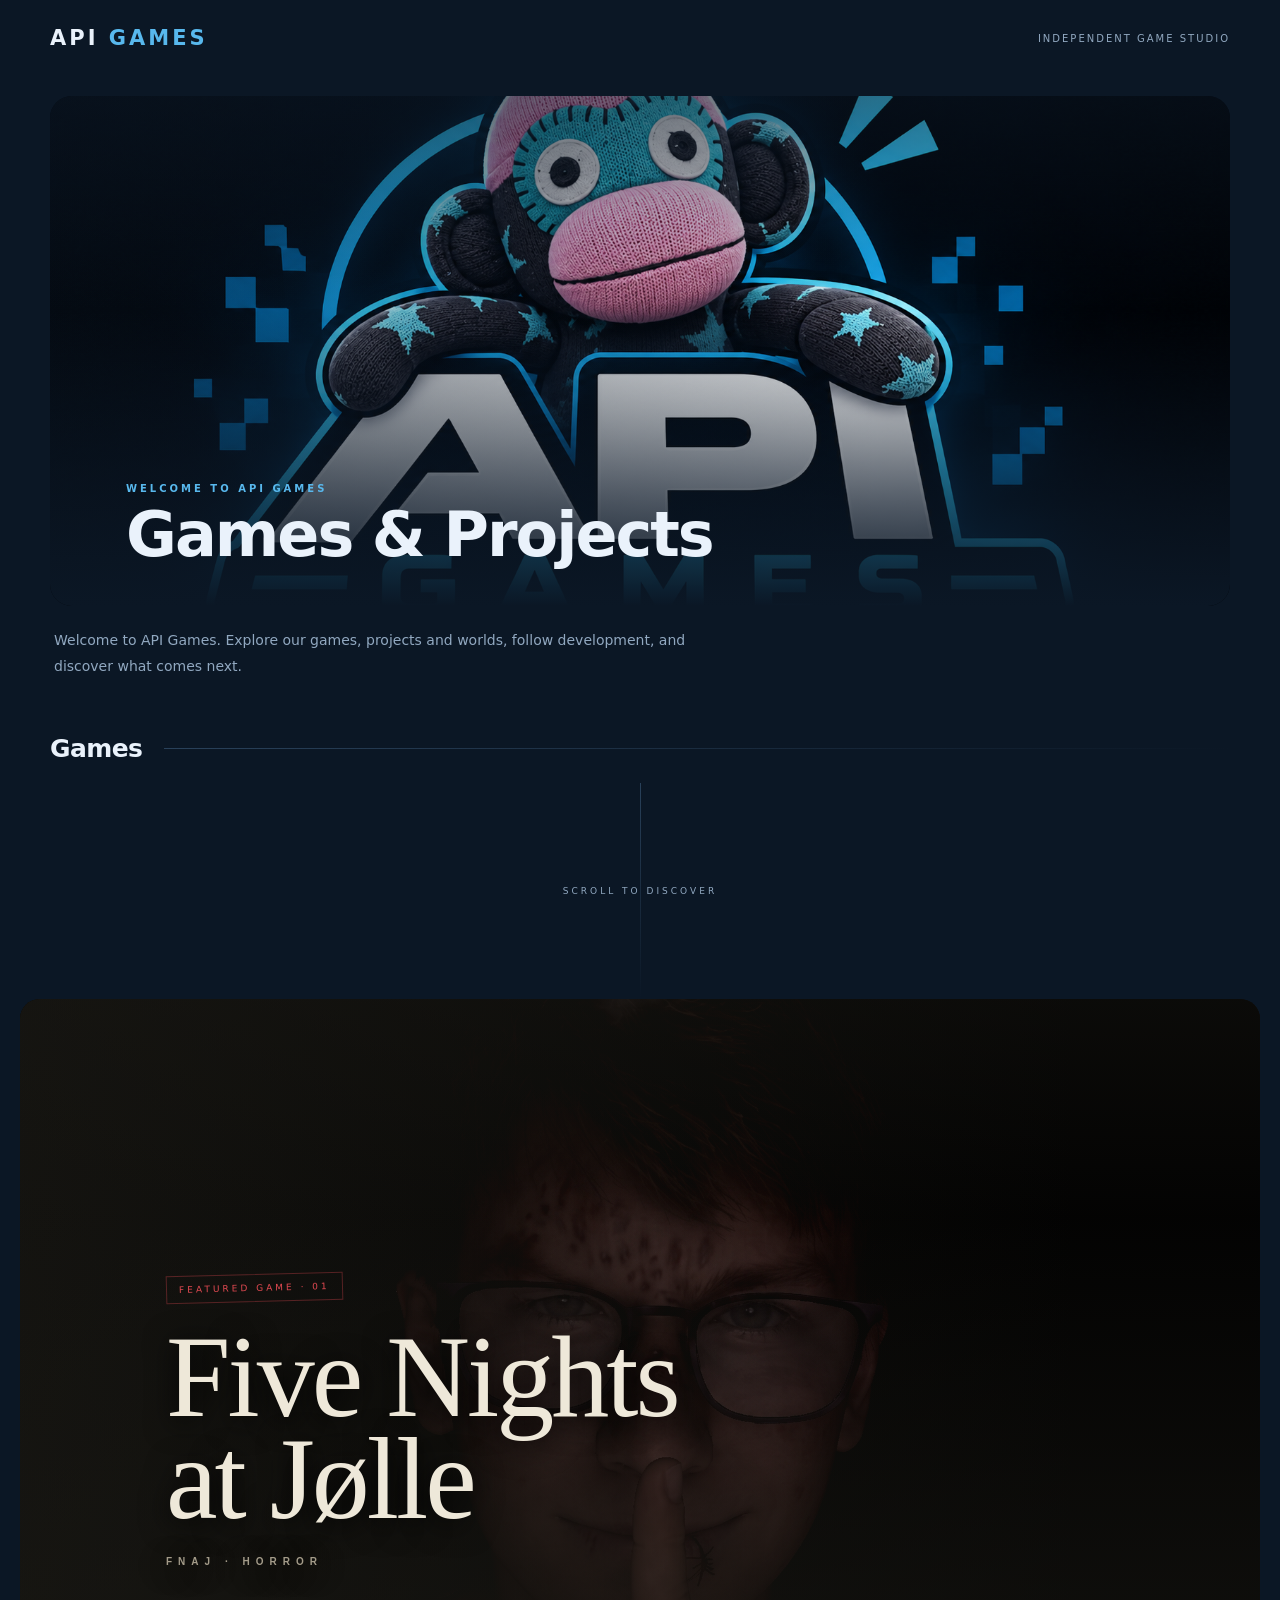
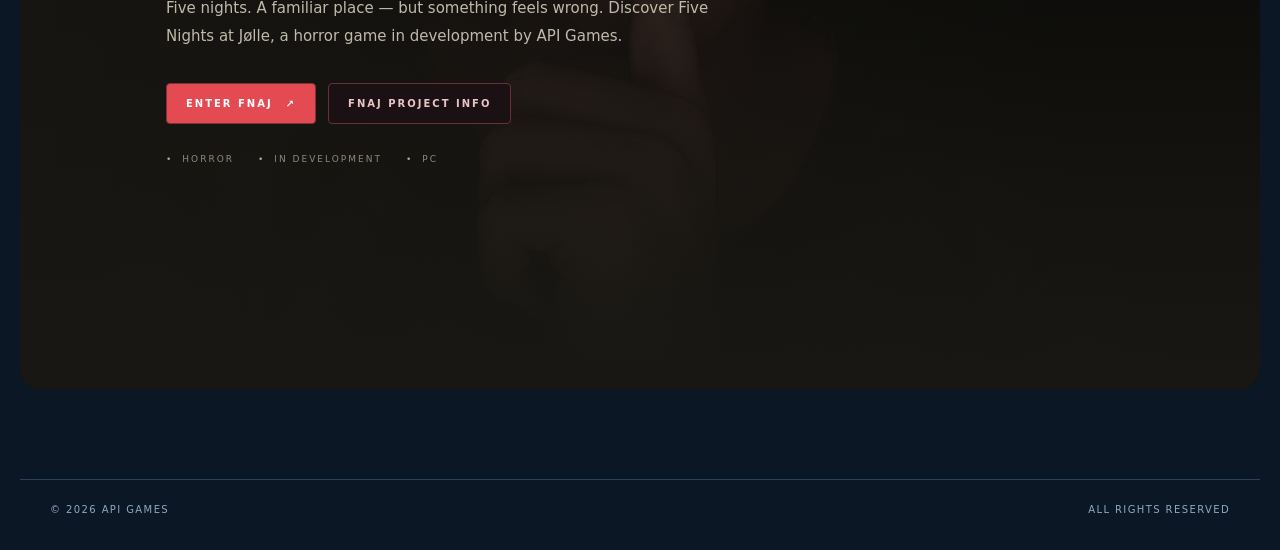
==== index.html @ 3aa56c8d "Keep API Games dark and transition blue to FNAJ red" ====
<!DOCTYPE html>
<html lang="en">
<head>
<meta charset="UTF-8">
<meta name="viewport" content="width=device-width, initial-scale=1">
<meta name="theme-color" content="#0b1725">
<meta name="description" content="API Games — games, projects and worlds.">
<title>API Games</title>
<style>
:root{--darkness:0;--bg:color-mix(in srgb,#0b1725 calc(100% - var(--darkness)*100%),#130b0d calc(var(--darkness)*100%));--text:#eaf2fb;--muted:color-mix(in srgb,#91a8c0 calc(100% - var(--darkness)*100%),#b99a9d calc(var(--darkness)*100%));--line:color-mix(in srgb,#29415a calc(100% - var(--darkness)*100%),#4b252b calc(var(--darkness)*100%));--accent:color-mix(in srgb,#58b8ed calc(100% - var(--darkness)*100%),#e34a52 calc(var(--darkness)*100%))}
*{box-sizing:border-box}
html{scroll-behavior:smooth}
body{margin:0;background:var(--bg);color:var(--text);font-family:Inter,system-ui,Arial,sans-serif;transition:background-color .15s,color .15s;overflow-x:hidden}
header{height:76px;max-width:1240px;margin:auto;padding:0 30px;display:flex;align-items:center;justify-content:space-between}
.brand{font-weight:900;letter-spacing:3px;font-size:21px;text-decoration:none;color:var(--text)}.brand span{color:var(--accent)}
.nav{font-size:10px;color:var(--muted);letter-spacing:2px}
main{max-width:1240px;margin:auto;padding:20px 30px 90px}
.hero{height:clamp(330px,43vw,510px);position:relative;overflow:hidden;border-radius:22px;background:#0b1725}
.hero img{width:100%;height:100%;object-fit:cover;object-position:center 43%;display:block}
.hero:after{content:"";position:absolute;inset:0;background:linear-gradient(0deg,#0b1725 0%,#0b172500 58%,#0b172588 100%),linear-gradient(90deg,#0b172566,transparent 70%);pointer-events:none}
.hero-title{position:absolute;z-index:1;left:clamp(24px,6vw,76px);bottom:40px;color:#eaf2fb}
.eyebrow{font-size:10px;color:#58b8ed;font-weight:800;letter-spacing:3px;text-transform:uppercase}
h1{font-size:clamp(34px,6vw,62px);line-height:1;margin:10px 0 0;letter-spacing:-2px}
.intro{max-width:660px;color:var(--muted);line-height:1.85;font-size:14px;margin:22px 0 0 4px}
.section-head{display:flex;align-items:center;justify-content:space-between;margin:54px 0 20px}
h2{font-size:25px;letter-spacing:-.6px;margin:0}.section-line{height:1px;flex:1;margin-left:22px;background:linear-gradient(90deg,var(--line),transparent)}
.transition-space{height:24vh;min-height:130px;position:relative;display:grid;place-items:center;color:var(--muted);font-size:9px;letter-spacing:3px;text-transform:uppercase}
.transition-space:before{content:"";position:absolute;top:0;bottom:0;left:50%;width:1px;background:linear-gradient(var(--line),transparent)}
.feature{position:relative;min-height:110vh;margin:0 calc(-1 * clamp(0px,3vw,30px));display:flex;align-items:flex-end;overflow:hidden;background:#181713;color:#e8e2d4;border-radius:20px}
.feature-bg{position:absolute;inset:-3%;background:url("games/FNAJ/Images/Gemini_Generated_Image_avwtjuavwtjuavwt.jpg") center 42%/cover no-repeat;filter:saturate(.72) contrast(1.06);transform:scale(1.04);transition:transform .3s}
.feature:before{content:"";position:absolute;inset:0;background:linear-gradient(0deg,#181713 0%,#181713ef 9%,#18171388 43%,#18171322 78%,#18171377 100%),linear-gradient(90deg,#181713cc 0%,#18171366 40%,transparent 85%);z-index:1}
.feature-content{position:relative;z-index:2;width:min(1120px,100%);margin:auto;padding:150px clamp(24px,7vw,86px) 100px}
.stamp{display:inline-block;border:1px solid #e34a5255;padding:8px 12px;color:#e34a52;font-size:9px;letter-spacing:3px;text-transform:uppercase;transform:rotate(-1.5deg);margin-bottom:24px}
.feature h2{font-family:Georgia,"Times New Roman",serif;font-weight:400;font-size:clamp(58px,10vw,116px);line-height:.88;letter-spacing:-3px;margin:0;color:#eee8d9;text-shadow:0 5px 30px #000}
.feature h2 small{display:block;font:600 10px Inter,Arial,sans-serif;letter-spacing:6px;color:#a39b89;margin-top:26px}
.feature-copy{max-width:570px;margin:28px 0 0;color:#c0baaa;line-height:1.85;font-size:15px}
.actions{display:flex;gap:12px;align-items:center;flex-wrap:wrap;margin-top:32px}
.btn{display:inline-flex;align-items:center;gap:13px;padding:14px 19px;text-decoration:none;text-transform:uppercase;letter-spacing:2px;font-size:10px;font-weight:800;border:1px solid #7c343b;background:#e34a52;color:#fff;border-radius:4px;transition:.25s}
.btn:hover{transform:translateY(-3px);box-shadow:0 10px 25px #0008;background:#eee5d1}
.btn.secondary{background:#1b1114;color:#e9c5c7;border-color:#673039}.btn.secondary:hover{background:#2a1419;color:#fff}
.feature-meta{display:flex;gap:24px;flex-wrap:wrap;margin-top:30px;color:#918a7b;font-size:9px;letter-spacing:2px;text-transform:uppercase}
.feature-meta span:before{content:"•";margin-right:9px;color:#b7a98b}
footer{max-width:1240px;margin:auto;padding:24px 30px 35px;border-top:1px solid var(--line);color:var(--muted);font-size:10px;letter-spacing:1.4px;display:flex;justify-content:space-between}
@media(max-width:650px){header{padding:0 20px}.nav{font-size:8px;letter-spacing:1px}main{padding:12px 15px 65px}.hero{height:360px;border-radius:15px}.hero img{object-position:54% center}.hero-title{left:23px;bottom:34px}.intro{font-size:13px;margin-top:16px}.section-head{margin-top:42px}.transition-space{height:18vh}.feature{min-height:100svh;border-radius:14px;margin:0 -5px}.feature-bg{background-position:58% center}.feature:before{background:linear-gradient(0deg,#181713 0%,#181713ef 12%,#18171388 48%,#18171335 78%,#18171388 100%),linear-gradient(90deg,#18171388,transparent)}.feature-content{padding:125px 23px 85px}.feature h2{font-size:clamp(52px,14vw,82px)}.feature-copy{font-size:14px}.actions{gap:9px}.btn{flex:1;justify-content:center;padding:14px 12px;font-size:9px}footer{padding:22px 18px;gap:10px;flex-wrap:wrap}}
@media(prefers-reduced-motion:reduce){html{scroll-behavior:auto}*,*:before,*:after{transition:none!important}}
</style>
</head>
<body>
<header><a class="brand" href="./">API <span>GAMES</span></a><div class="nav">INDEPENDENT GAME STUDIO</div></header>
<main>
<section class="hero" id="hero">
<img src="apigamesthumbnail.png" alt="API Games banner">
<div class="hero-title"><div class="eyebrow">Welcome to API Games</div><h1>Games & Projects</h1></div>
</section>
<p class="intro" id="intro">Welcome to API Games. Explore our games, projects and worlds, follow development, and discover what comes next.</p>
<div class="section-head"><h2>Games</h2><div class="section-line"></div></div>
<div class="transition-space" aria-hidden="true">SCROLL TO DISCOVER</div>
<section class="feature" id="fnaj">
<div class="feature-bg" aria-hidden="true"></div>
<div class="feature-content">
<div class="stamp">FEATURED GAME · 01</div>
<h2>Five Nights<br>at Jølle<small>FNAJ · HORROR</small></h2>
<p class="feature-copy">Five nights. A familiar place — but something feels wrong. Discover Five Nights at Jølle, a horror game in development by API Games.</p>
<div class="actions">
<a class="btn" href="games/FNAJ/home/">Enter FNAJ <span aria-hidden="true">↗</span></a>
<a class="btn secondary" href="games/FNAJ/">FNAJ Project Info</a>
</div>
<div class="feature-meta"><span>Horror</span><span>In Development</span><span>PC</span></div>
</div>
</section>
</main>
<footer><span>© <span id="year"></span> API GAMES</span><span>ALL RIGHTS RESERVED</span></footer>
<script>
(()=> {
const root=document.documentElement;
const hero=document.getElementById('hero');
const feature=document.getElementById('fnaj');
let raf=false;
function update(){
 const vh=window.innerHeight||1;
 const heroBottom=hero.getBoundingClientRect().bottom;
 const featureTop=feature.getBoundingClientRect().top;
 const start=vh*.65;
 const end=vh*.05;
 const p=Math.max(0,Math.min(1,(start-heroBottom)/(start-end)));
 const featureP=Math.max(0,Math.min(1,(vh-featureTop)/(vh+feature.offsetHeight*.25)));
 const darkness=Math.max(p,featureP*.96);
 root.style.setProperty('--darkness',darkness.toFixed(3));
 root.style.setProperty('--lightness',((1-darkness)*100).toFixed(1)+'%');
 document.querySelector('.feature-bg').style.transform='scale('+(1.04+featureP*.045).toFixed(3)+')';
 raf=false;
}
function scroll(){if(!raf){requestAnimationFrame(update);raf=true;}}
window.addEventListener('scroll',scroll,{passive:true});
window.addEventListener('resize',update);
document.getElementById('year').textContent=new Date().getFullYear();
update();
})();
</script>
</body>
</html>
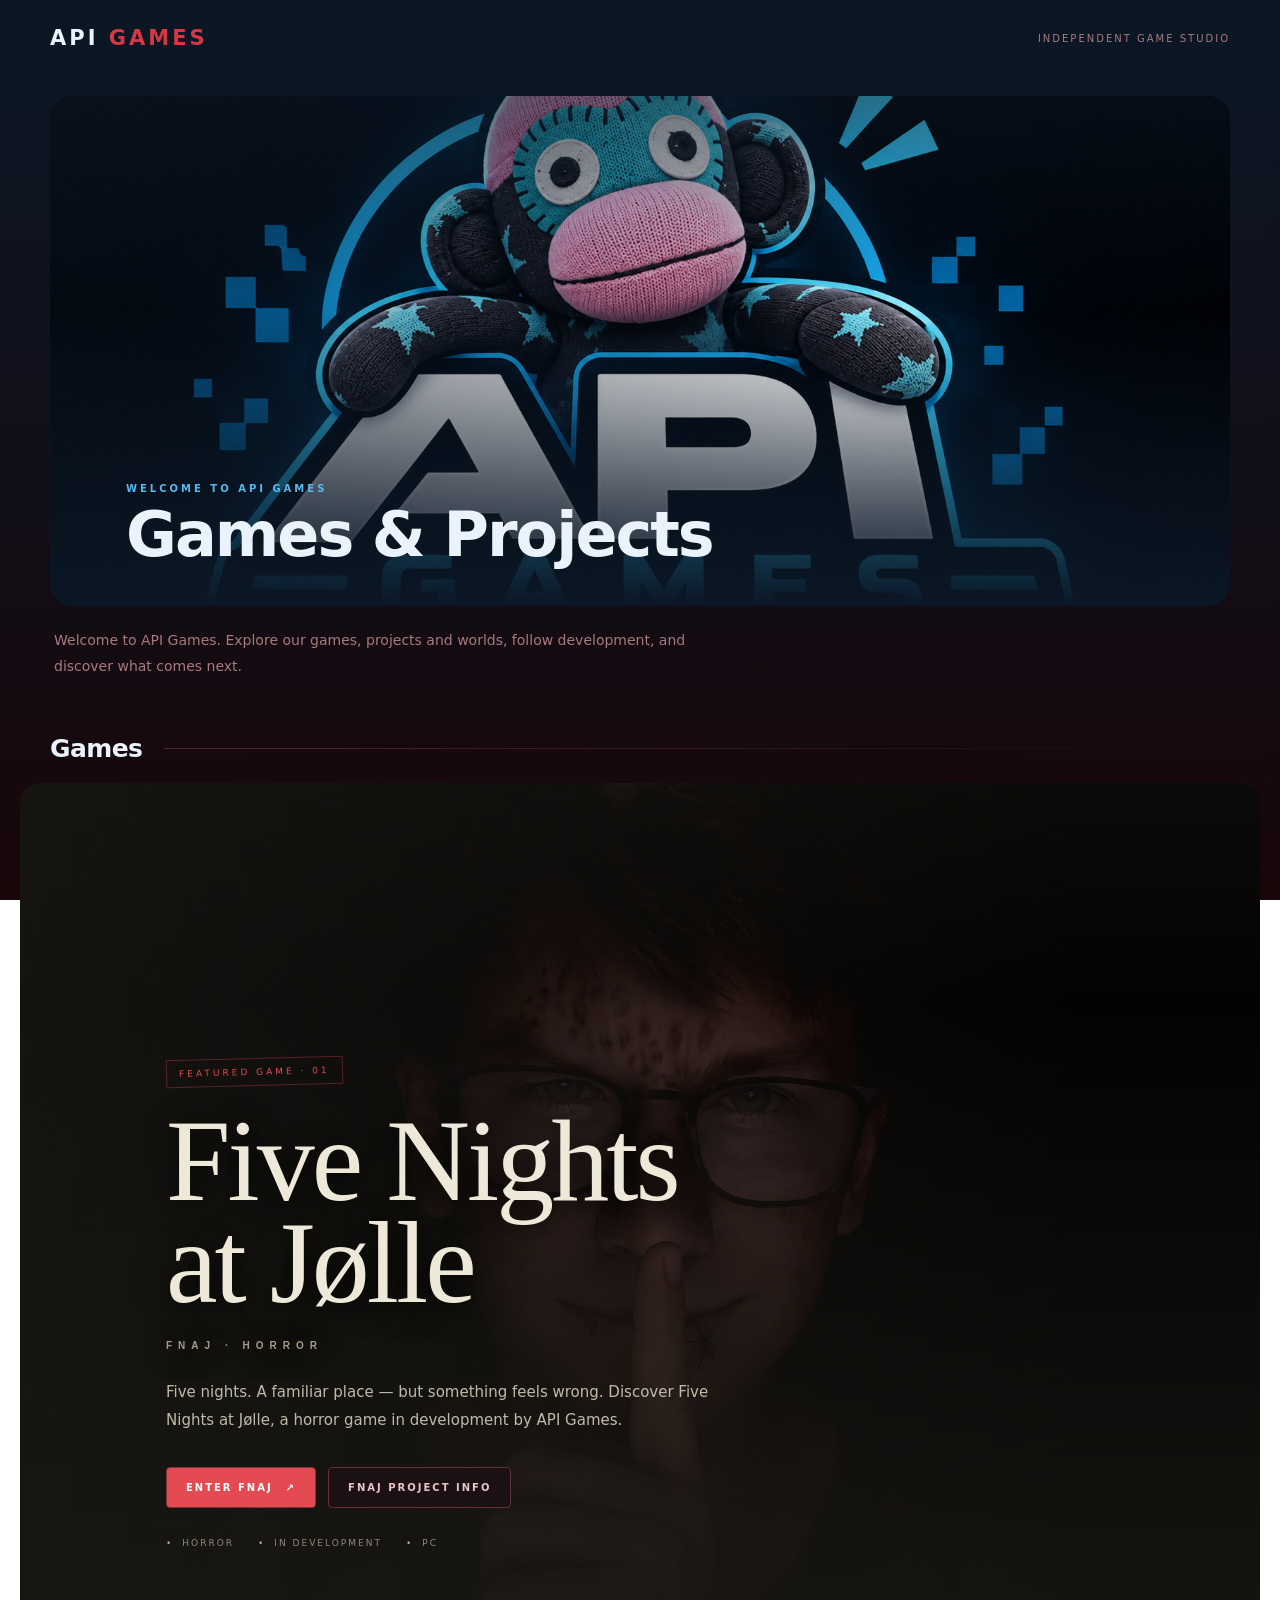
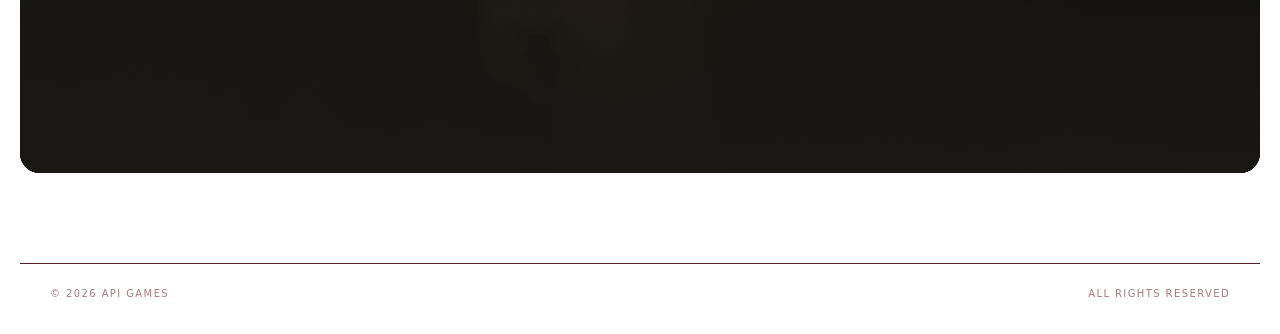
==== commit c5a37bd3: "Remove scroll prompt and make API Games page background gradient static" ====
--- a/index.html
+++ b/index.html
@@ -7,10 +7,10 @@
 <meta name="description" content="API Games — games, projects and worlds.">
 <title>API Games</title>
 <style>
-:root{--darkness:0;--bg:color-mix(in srgb,#0b1725 calc(100% - var(--darkness)*100%),#130b0d calc(var(--darkness)*100%));--text:#eaf2fb;--muted:color-mix(in srgb,#91a8c0 calc(100% - var(--darkness)*100%),#b99a9d calc(var(--darkness)*100%));--line:color-mix(in srgb,#29415a calc(100% - var(--darkness)*100%),#4b252b calc(var(--darkness)*100%));--accent:color-mix(in srgb,#58b8ed calc(100% - var(--darkness)*100%),#e34a52 calc(var(--darkness)*100%))}
+:root{--text:#eaf2fb;--muted:#a8797e;--line:#572027;--accent:#d93645}
 *{box-sizing:border-box}
 html{scroll-behavior:smooth}
-body{margin:0;background:var(--bg);color:var(--text);font-family:Inter,system-ui,Arial,sans-serif;transition:background-color .15s,color .15s;overflow-x:hidden}
+body{margin:0;background:linear-gradient(180deg,#0b1725 0%,#11101a 48%,#180609 100%);background-attachment:fixed;color:var(--text);font-family:Inter,system-ui,Arial,sans-serif;overflow-x:hidden}
 header{height:76px;max-width:1240px;margin:auto;padding:0 30px;display:flex;align-items:center;justify-content:space-between}
 .brand{font-weight:900;letter-spacing:3px;font-size:21px;text-decoration:none;color:var(--text)}.brand span{color:var(--accent)}
 .nav{font-size:10px;color:var(--muted);letter-spacing:2px}
@@ -24,8 +24,6 @@
 .intro{max-width:660px;color:var(--muted);line-height:1.85;font-size:14px;margin:22px 0 0 4px}
 .section-head{display:flex;align-items:center;justify-content:space-between;margin:54px 0 20px}
 h2{font-size:25px;letter-spacing:-.6px;margin:0}.section-line{height:1px;flex:1;margin-left:22px;background:linear-gradient(90deg,var(--line),transparent)}
-.transition-space{height:24vh;min-height:130px;position:relative;display:grid;place-items:center;color:var(--muted);font-size:9px;letter-spacing:3px;text-transform:uppercase}
-.transition-space:before{content:"";position:absolute;top:0;bottom:0;left:50%;width:1px;background:linear-gradient(var(--line),transparent)}
 .feature{position:relative;min-height:110vh;margin:0 calc(-1 * clamp(0px,3vw,30px));display:flex;align-items:flex-end;overflow:hidden;background:#181713;color:#e8e2d4;border-radius:20px}
 .feature-bg{position:absolute;inset:-3%;background:url("games/FNAJ/Images/Gemini_Generated_Image_avwtjuavwtjuavwt.jpg") center 42%/cover no-repeat;filter:saturate(.72) contrast(1.06);transform:scale(1.04);transition:transform .3s}
 .feature:before{content:"";position:absolute;inset:0;background:linear-gradient(0deg,#181713 0%,#181713ef 9%,#18171388 43%,#18171322 78%,#18171377 100%),linear-gradient(90deg,#181713cc 0%,#18171366 40%,transparent 85%);z-index:1}
@@ -41,7 +39,7 @@
 .feature-meta{display:flex;gap:24px;flex-wrap:wrap;margin-top:30px;color:#918a7b;font-size:9px;letter-spacing:2px;text-transform:uppercase}
 .feature-meta span:before{content:"•";margin-right:9px;color:#b7a98b}
 footer{max-width:1240px;margin:auto;padding:24px 30px 35px;border-top:1px solid var(--line);color:var(--muted);font-size:10px;letter-spacing:1.4px;display:flex;justify-content:space-between}
-@media(max-width:650px){header{padding:0 20px}.nav{font-size:8px;letter-spacing:1px}main{padding:12px 15px 65px}.hero{height:360px;border-radius:15px}.hero img{object-position:54% center}.hero-title{left:23px;bottom:34px}.intro{font-size:13px;margin-top:16px}.section-head{margin-top:42px}.transition-space{height:18vh}.feature{min-height:100svh;border-radius:14px;margin:0 -5px}.feature-bg{background-position:58% center}.feature:before{background:linear-gradient(0deg,#181713 0%,#181713ef 12%,#18171388 48%,#18171335 78%,#18171388 100%),linear-gradient(90deg,#18171388,transparent)}.feature-content{padding:125px 23px 85px}.feature h2{font-size:clamp(52px,14vw,82px)}.feature-copy{font-size:14px}.actions{gap:9px}.btn{flex:1;justify-content:center;padding:14px 12px;font-size:9px}footer{padding:22px 18px;gap:10px;flex-wrap:wrap}}
+@media(max-width:650px){header{padding:0 20px}.nav{font-size:8px;letter-spacing:1px}main{padding:12px 15px 65px}.hero{height:360px;border-radius:15px}.hero img{object-position:54% center}.hero-title{left:23px;bottom:34px}.intro{font-size:13px;margin-top:16px}.section-head{margin-top:42px}.feature{min-height:100svh;border-radius:14px;margin:0 -5px}.feature-bg{background-position:58% center}.feature:before{background:linear-gradient(0deg,#181713 0%,#181713ef 12%,#18171388 48%,#18171335 78%,#18171388 100%),linear-gradient(90deg,#18171388,transparent)}.feature-content{padding:125px 23px 85px}.feature h2{font-size:clamp(52px,14vw,82px)}.feature-copy{font-size:14px}.actions{gap:9px}.btn{flex:1;justify-content:center;padding:14px 12px;font-size:9px}footer{padding:22px 18px;gap:10px;flex-wrap:wrap}}
 @media(prefers-reduced-motion:reduce){html{scroll-behavior:auto}*,*:before,*:after{transition:none!important}}
 </style>
 </head>
@@ -54,7 +52,6 @@
 </section>
 <p class="intro" id="intro">Welcome to API Games. Explore our games, projects and worlds, follow development, and discover what comes next.</p>
 <div class="section-head"><h2>Games</h2><div class="section-line"></div></div>
-<div class="transition-space" aria-hidden="true">SCROLL TO DISCOVER</div>
 <section class="feature" id="fnaj">
 <div class="feature-bg" aria-hidden="true"></div>
 <div class="feature-content">
@@ -71,31 +68,7 @@
 </main>
 <footer><span>© <span id="year"></span> API GAMES</span><span>ALL RIGHTS RESERVED</span></footer>
 <script>
-(()=> {
-const root=document.documentElement;
-const hero=document.getElementById('hero');
-const feature=document.getElementById('fnaj');
-let raf=false;
-function update(){
- const vh=window.innerHeight||1;
- const heroBottom=hero.getBoundingClientRect().bottom;
- const featureTop=feature.getBoundingClientRect().top;
- const start=vh*.65;
- const end=vh*.05;
- const p=Math.max(0,Math.min(1,(start-heroBottom)/(start-end)));
- const featureP=Math.max(0,Math.min(1,(vh-featureTop)/(vh+feature.offsetHeight*.25)));
- const darkness=Math.max(p,featureP*.96);
- root.style.setProperty('--darkness',darkness.toFixed(3));
- root.style.setProperty('--lightness',((1-darkness)*100).toFixed(1)+'%');
- document.querySelector('.feature-bg').style.transform='scale('+(1.04+featureP*.045).toFixed(3)+')';
- raf=false;
-}
-function scroll(){if(!raf){requestAnimationFrame(update);raf=true;}}
-window.addEventListener('scroll',scroll,{passive:true});
-window.addEventListener('resize',update);
 document.getElementById('year').textContent=new Date().getFullYear();
-update();
-})();
 </script>
 </body>
 </html>
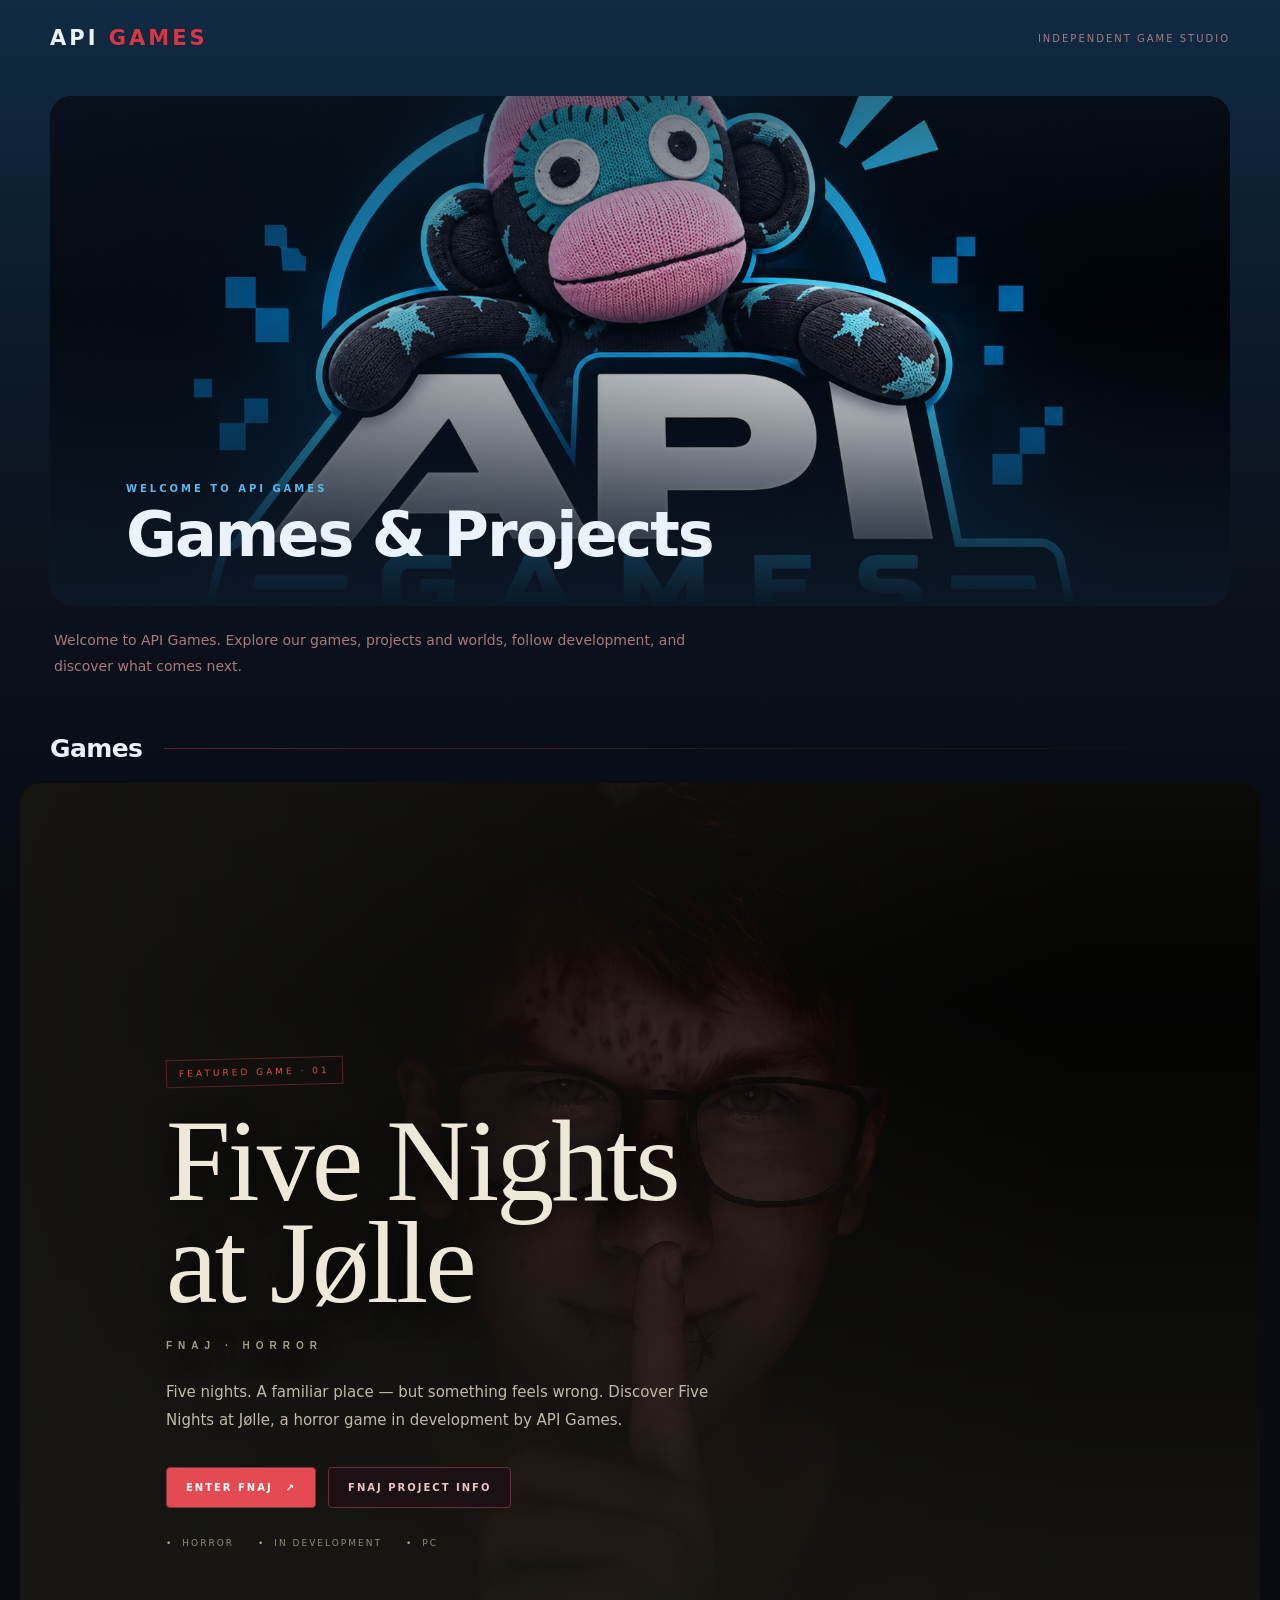
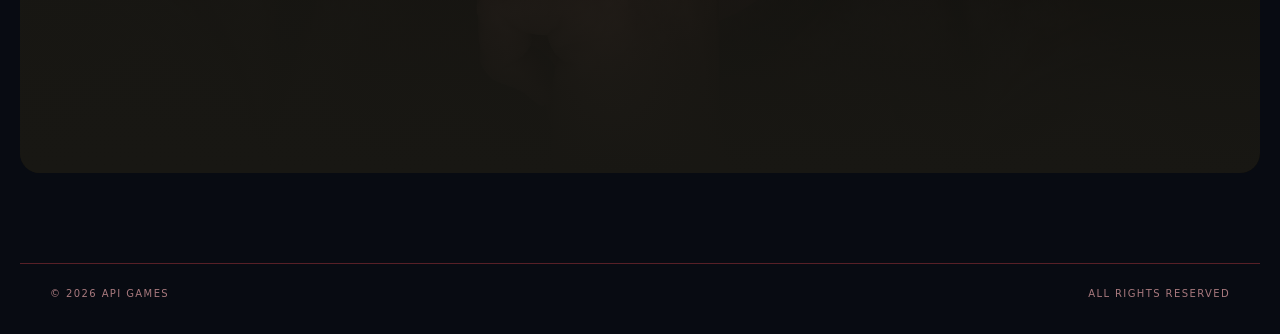
==== commit 4ee7a97f: "Fix API Games background gradient and bottom color" ====
--- a/index.html
+++ b/index.html
@@ -9,8 +9,8 @@
 <style>
 :root{--text:#eaf2fb;--muted:#a8797e;--line:#572027;--accent:#d93645}
 *{box-sizing:border-box}
-html{scroll-behavior:smooth}
-body{margin:0;background:linear-gradient(180deg,#0b1725 0%,#11101a 48%,#180609 100%);background-attachment:fixed;color:var(--text);font-family:Inter,system-ui,Arial,sans-serif;overflow-x:hidden}
+html{scroll-behavior:smooth;background:#080b12;background-image:linear-gradient(180deg,#102b43 0%,#0c1b2b 34%,#0b101a 72%,#080b12 100%);background-attachment:fixed;background-repeat:no-repeat}
+body{min-height:100vh;margin:0;background:transparent;color:var(--text);font-family:Inter,system-ui,Arial,sans-serif;overflow-x:hidden}
 header{height:76px;max-width:1240px;margin:auto;padding:0 30px;display:flex;align-items:center;justify-content:space-between}
 .brand{font-weight:900;letter-spacing:3px;font-size:21px;text-decoration:none;color:var(--text)}.brand span{color:var(--accent)}
 .nav{font-size:10px;color:var(--muted);letter-spacing:2px}
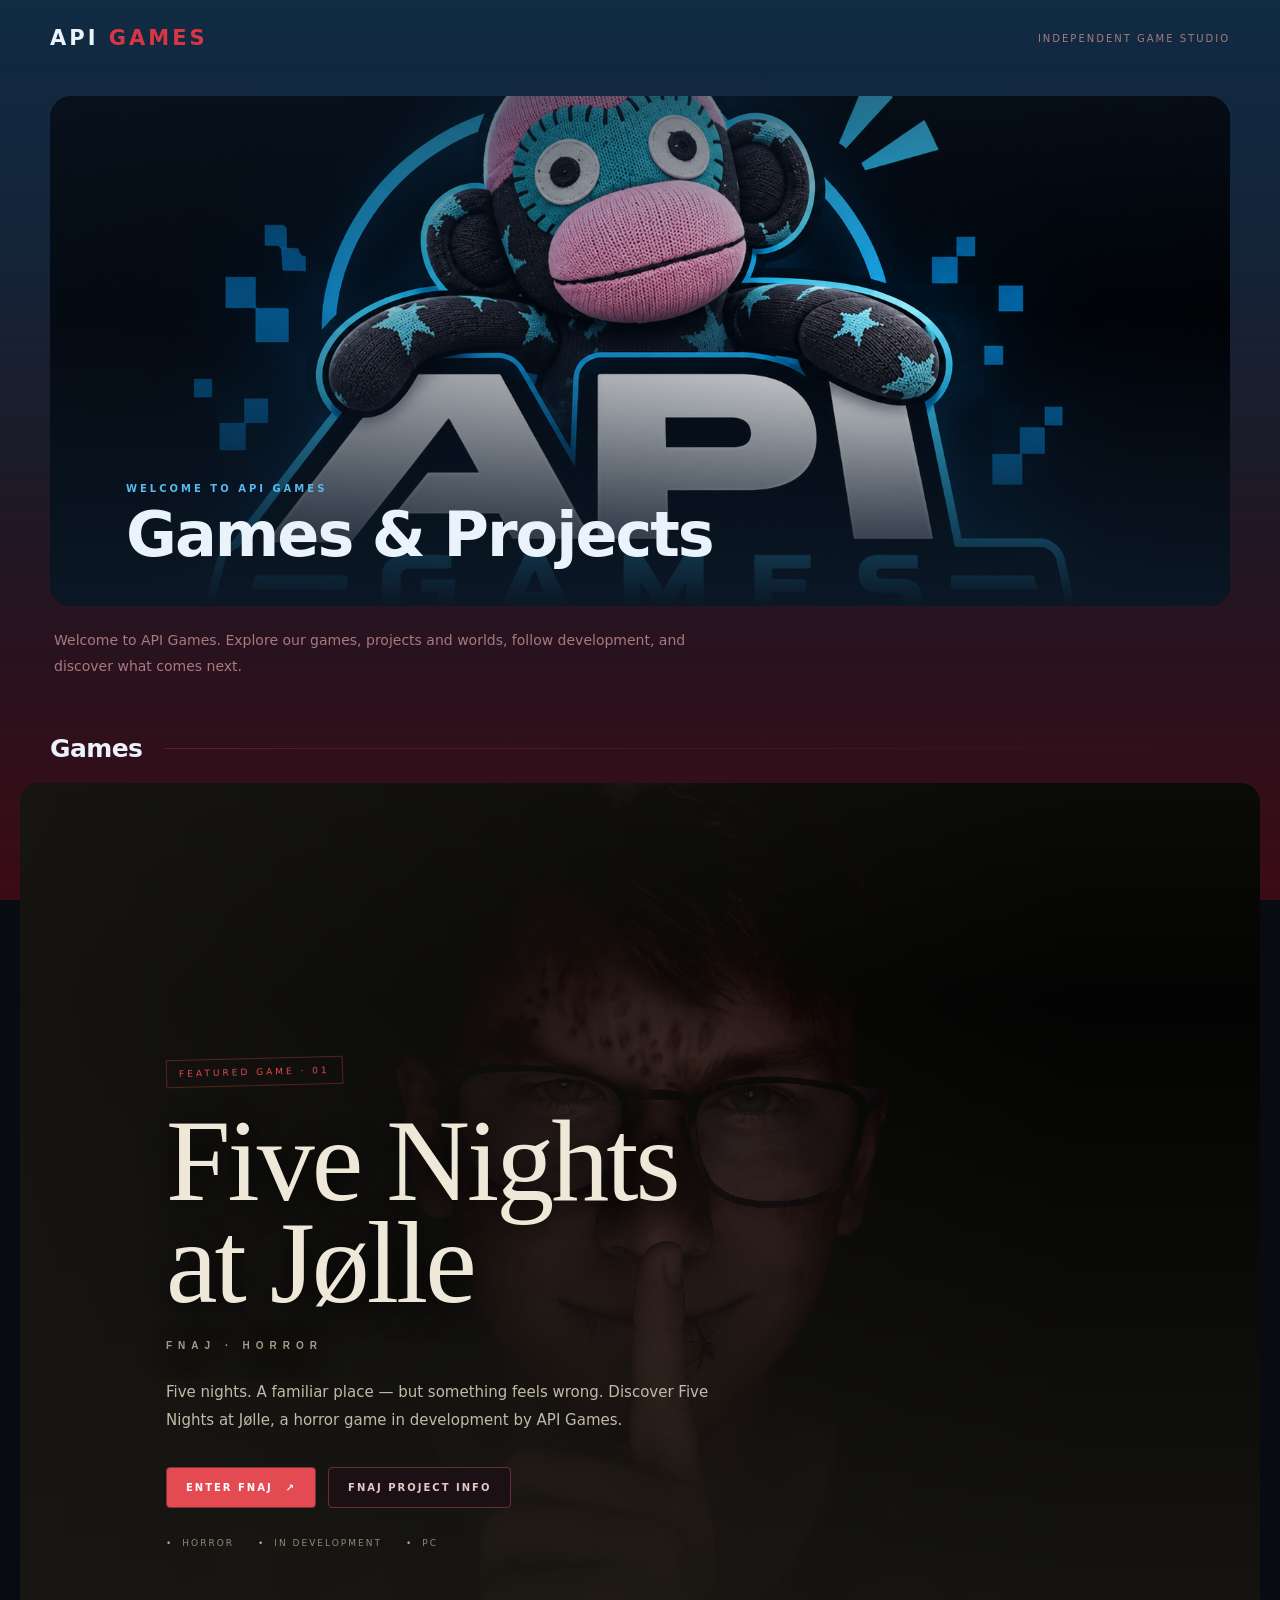
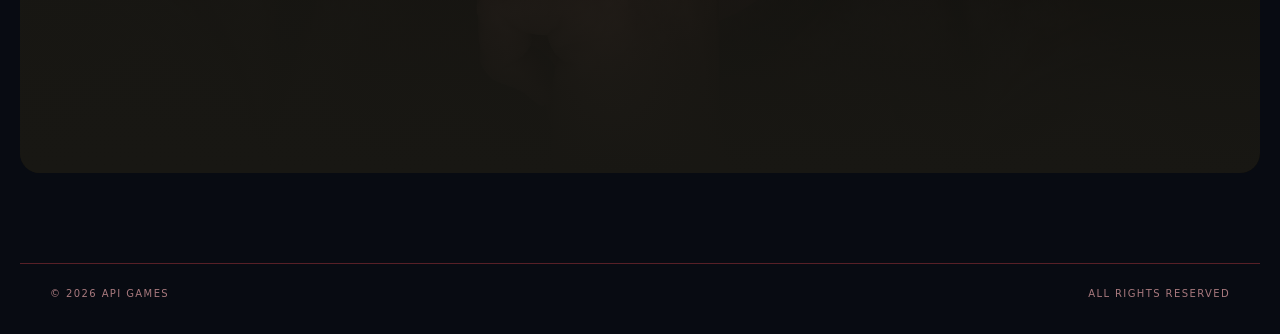
==== commit c375aac7: "Use blue-to-red API Games and FNAJ gradient" ====
--- a/index.html
+++ b/index.html
@@ -9,7 +9,7 @@
 <style>
 :root{--text:#eaf2fb;--muted:#a8797e;--line:#572027;--accent:#d93645}
 *{box-sizing:border-box}
-html{scroll-behavior:smooth;background:#080b12;background-image:linear-gradient(180deg,#102b43 0%,#0c1b2b 34%,#0b101a 72%,#080b12 100%);background-attachment:fixed;background-repeat:no-repeat}
+html{scroll-behavior:smooth;background:#080b12;background-image:linear-gradient(180deg,#102b43 0%,#142438 28%,#1b1b29 50%,#2b111d 76%,#3b0b14 100%);background-attachment:fixed;background-repeat:no-repeat}
 body{min-height:100vh;margin:0;background:transparent;color:var(--text);font-family:Inter,system-ui,Arial,sans-serif;overflow-x:hidden}
 header{height:76px;max-width:1240px;margin:auto;padding:0 30px;display:flex;align-items:center;justify-content:space-between}
 .brand{font-weight:900;letter-spacing:3px;font-size:21px;text-decoration:none;color:var(--text)}.brand span{color:var(--accent)}
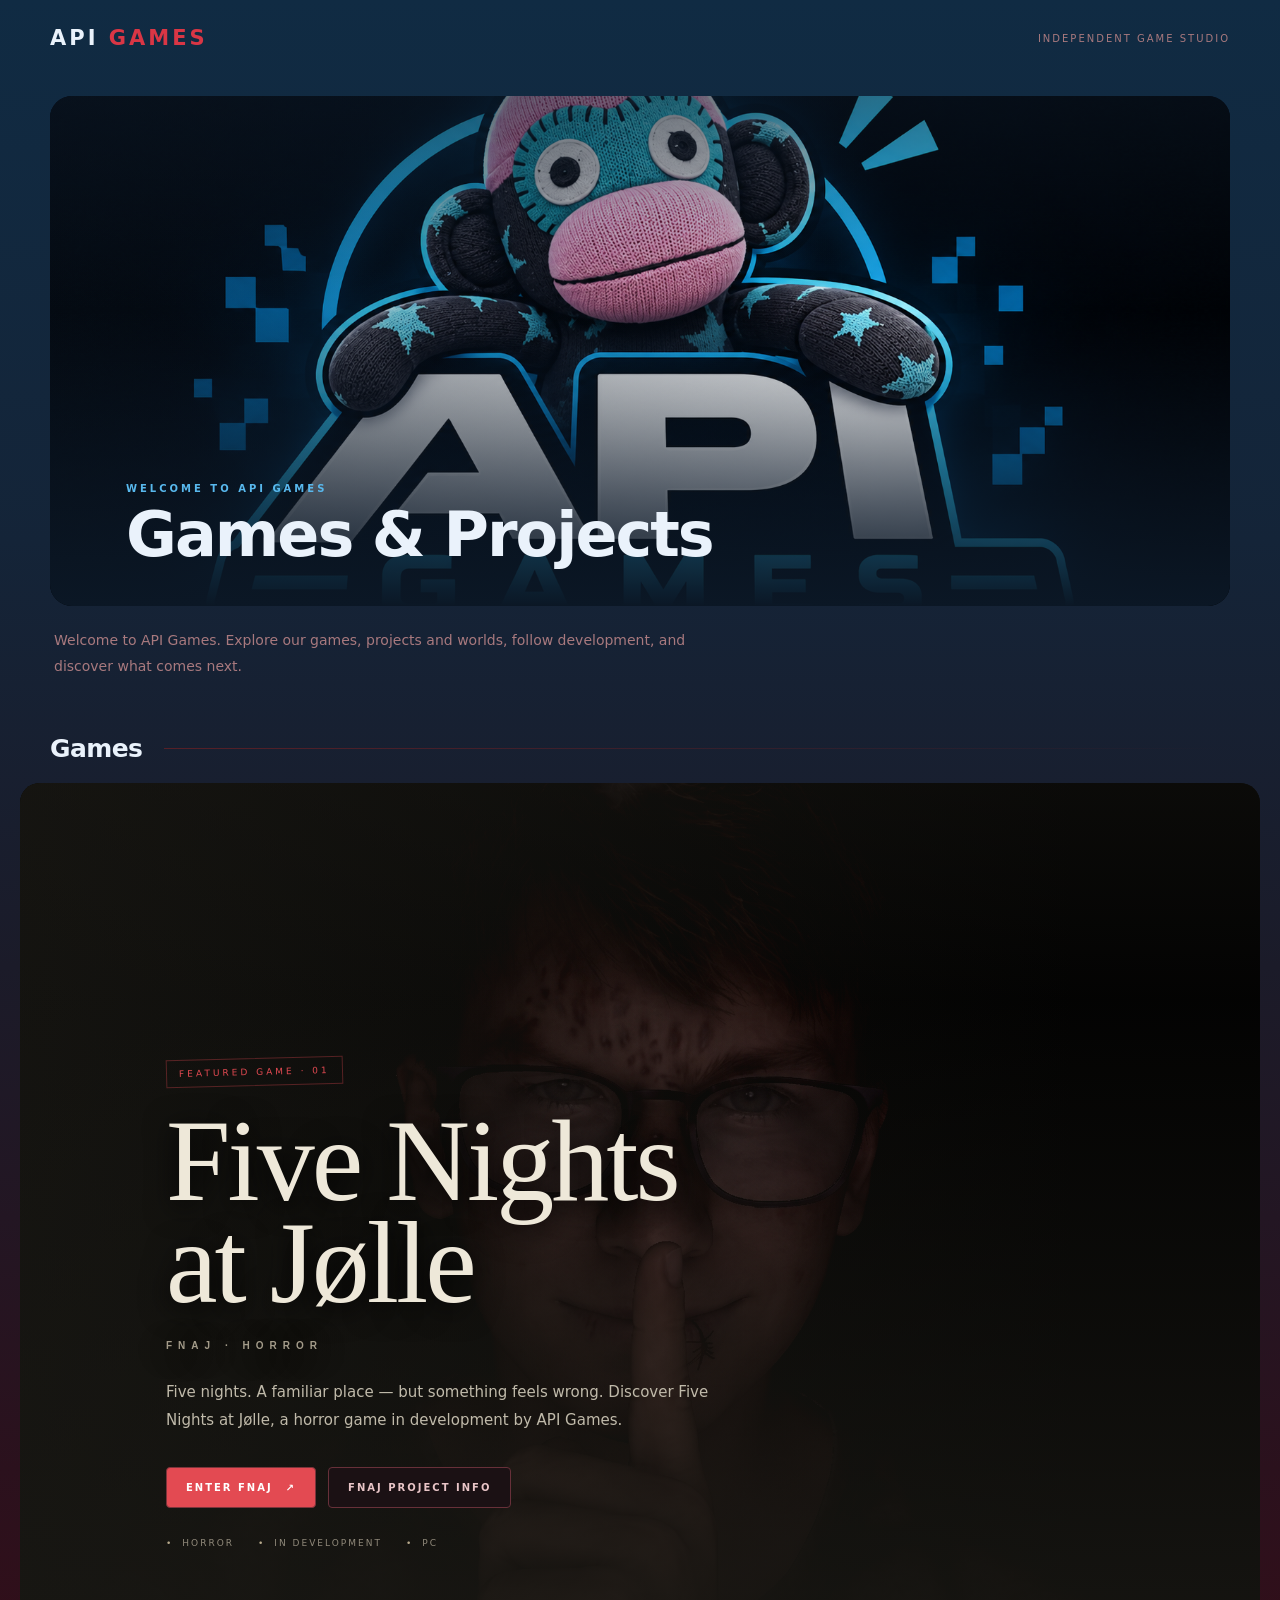
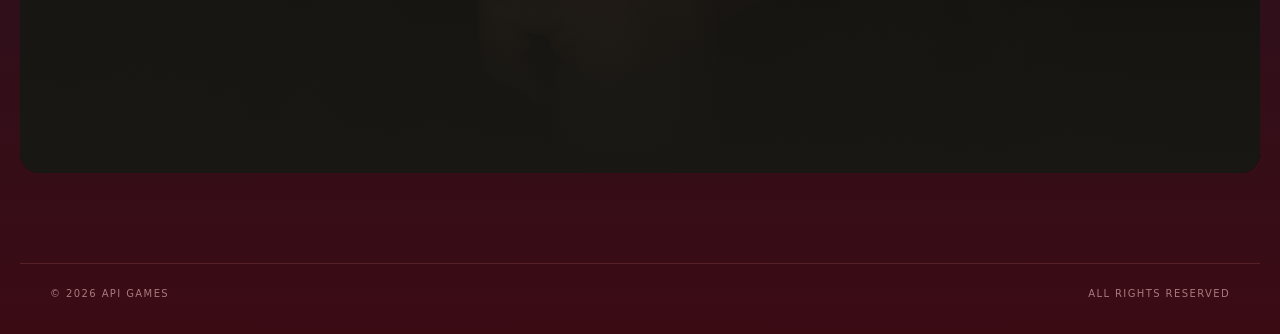
==== commit 60793f7d: "Set main page blue-to-red section gradient" ====
--- a/index.html
+++ b/index.html
@@ -9,7 +9,7 @@
 <style>
 :root{--text:#eaf2fb;--muted:#a8797e;--line:#572027;--accent:#d93645}
 *{box-sizing:border-box}
-html{scroll-behavior:smooth;background:#080b12;background-image:linear-gradient(180deg,#102b43 0%,#142438 28%,#1b1b29 50%,#2b111d 76%,#3b0b14 100%);background-attachment:fixed;background-repeat:no-repeat}
+html{scroll-behavior:smooth;background:#080b12;background-image:linear-gradient(180deg,#102b43 0%,#142438 28%,#1b1b29 50%,#2b111d 76%,#3b0b14 100%);background-attachment:scroll;background-repeat:no-repeat;background-size:100% 100%}
 body{min-height:100vh;margin:0;background:transparent;color:var(--text);font-family:Inter,system-ui,Arial,sans-serif;overflow-x:hidden}
 header{height:76px;max-width:1240px;margin:auto;padding:0 30px;display:flex;align-items:center;justify-content:space-between}
 .brand{font-weight:900;letter-spacing:3px;font-size:21px;text-decoration:none;color:var(--text)}.brand span{color:var(--accent)}
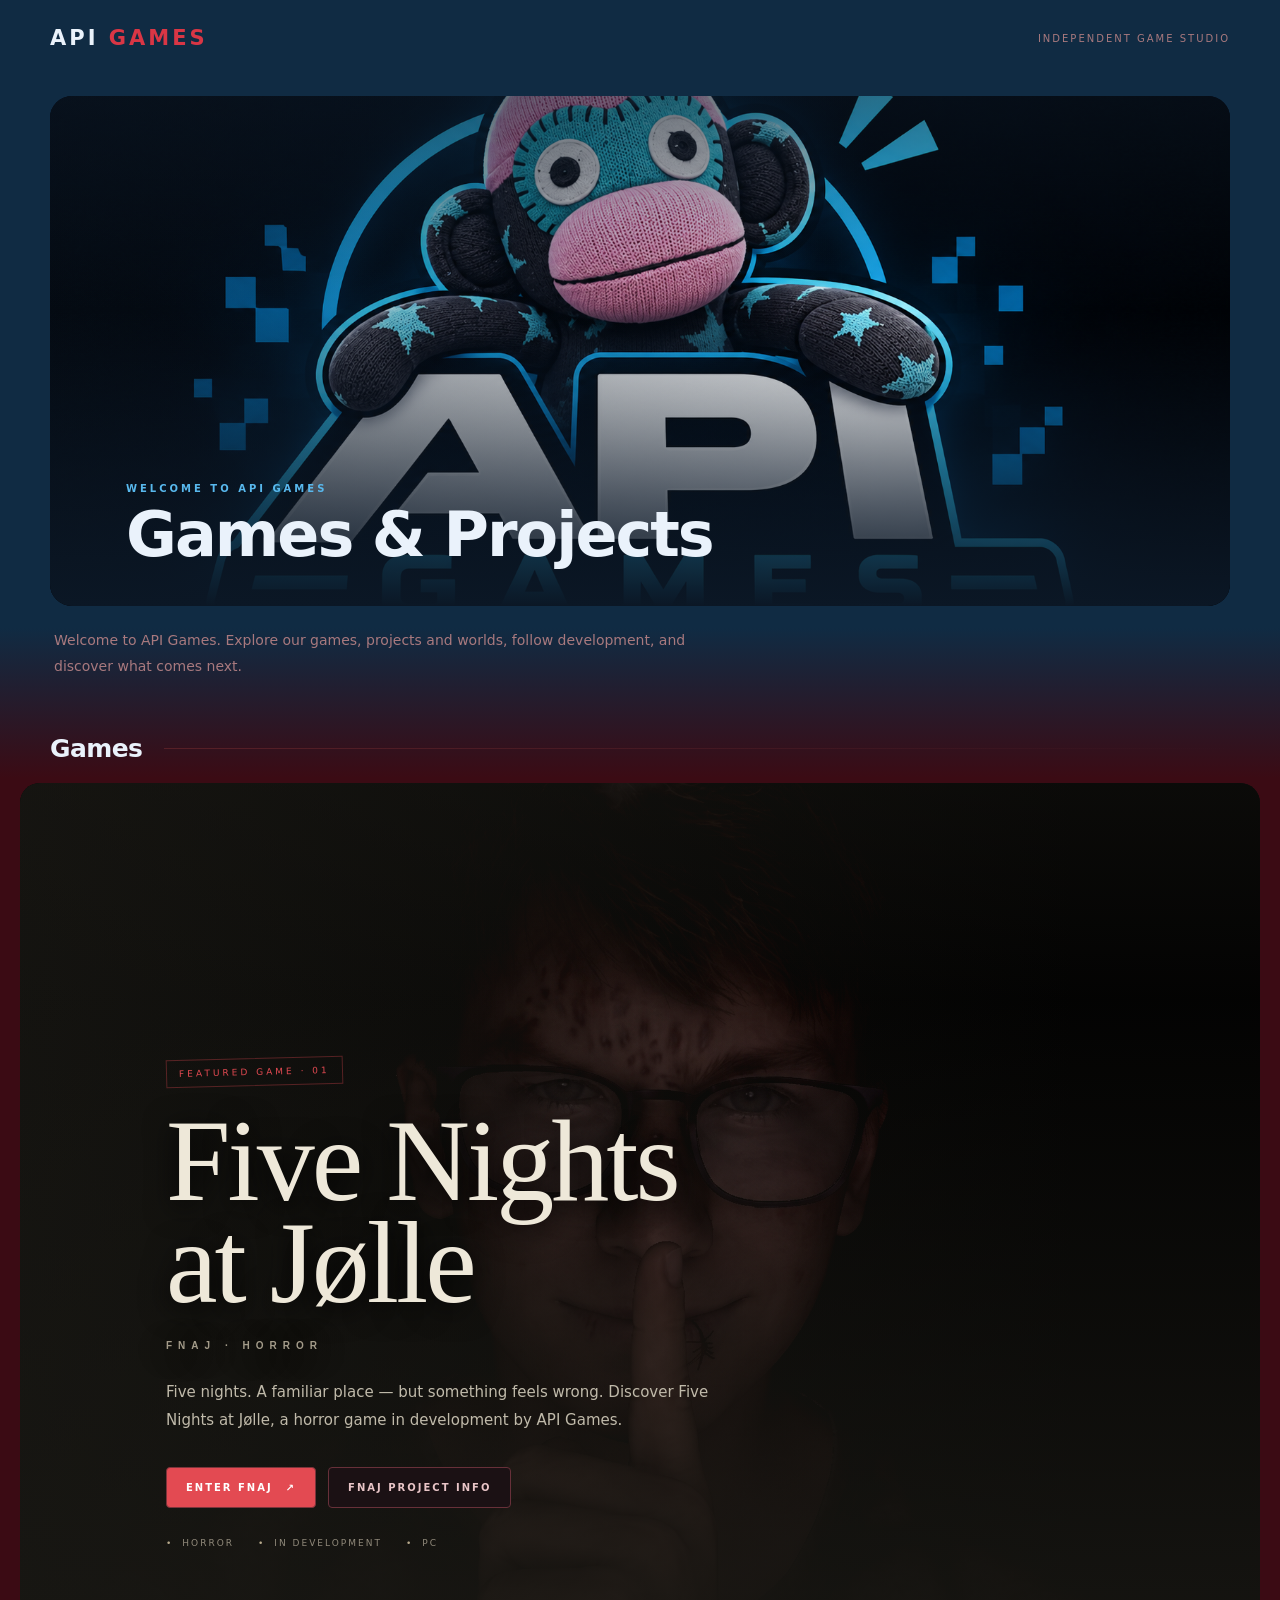
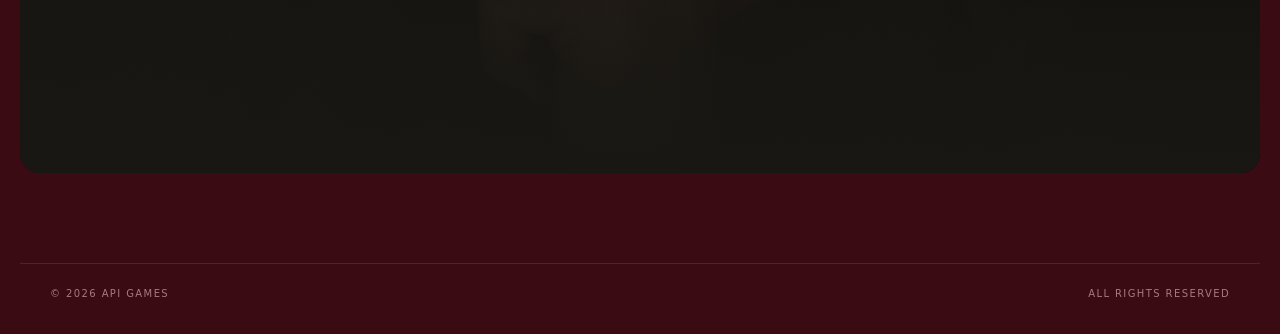
==== commit 5e3df001: "Move blue-to-red fade between API Games and FNAJ" ====
--- a/index.html
+++ b/index.html
@@ -9,8 +9,7 @@
 <style>
 :root{--text:#eaf2fb;--muted:#a8797e;--line:#572027;--accent:#d93645}
 *{box-sizing:border-box}
-html{scroll-behavior:smooth;background:#080b12;background-image:linear-gradient(180deg,#102b43 0%,#142438 28%,#1b1b29 50%,#2b111d 76%,#3b0b14 100%);background-attachment:scroll;background-repeat:no-repeat;background-size:100% 100%}
-body{min-height:100vh;margin:0;background:transparent;color:var(--text);font-family:Inter,system-ui,Arial,sans-serif;overflow-x:hidden}
+html{scroll-behavior:smooth;background:#3b0b14}body{min-height:100vh;margin:0;background:linear-gradient(180deg,#102b43 0,#102b43 calc(96px + clamp(330px,43vw,510px) + 22px),#3b0b14 calc(96px + clamp(330px,43vw,510px) + 172px),#3b0b14 100%);background-repeat:no-repeat;background-size:100% 100%;color:var(--text);font-family:Inter,system-ui,Arial,sans-serif;overflow-x:hidden}
 header{height:76px;max-width:1240px;margin:auto;padding:0 30px;display:flex;align-items:center;justify-content:space-between}
 .brand{font-weight:900;letter-spacing:3px;font-size:21px;text-decoration:none;color:var(--text)}.brand span{color:var(--accent)}
 .nav{font-size:10px;color:var(--muted);letter-spacing:2px}
@@ -39,7 +38,7 @@
 .feature-meta{display:flex;gap:24px;flex-wrap:wrap;margin-top:30px;color:#918a7b;font-size:9px;letter-spacing:2px;text-transform:uppercase}
 .feature-meta span:before{content:"•";margin-right:9px;color:#b7a98b}
 footer{max-width:1240px;margin:auto;padding:24px 30px 35px;border-top:1px solid var(--line);color:var(--muted);font-size:10px;letter-spacing:1.4px;display:flex;justify-content:space-between}
-@media(max-width:650px){header{padding:0 20px}.nav{font-size:8px;letter-spacing:1px}main{padding:12px 15px 65px}.hero{height:360px;border-radius:15px}.hero img{object-position:54% center}.hero-title{left:23px;bottom:34px}.intro{font-size:13px;margin-top:16px}.section-head{margin-top:42px}.feature{min-height:100svh;border-radius:14px;margin:0 -5px}.feature-bg{background-position:58% center}.feature:before{background:linear-gradient(0deg,#181713 0%,#181713ef 12%,#18171388 48%,#18171335 78%,#18171388 100%),linear-gradient(90deg,#18171388,transparent)}.feature-content{padding:125px 23px 85px}.feature h2{font-size:clamp(52px,14vw,82px)}.feature-copy{font-size:14px}.actions{gap:9px}.btn{flex:1;justify-content:center;padding:14px 12px;font-size:9px}footer{padding:22px 18px;gap:10px;flex-wrap:wrap}}
+@media(max-width:650px){body{background-image:linear-gradient(180deg,#102b43 0,#102b43 calc(88px + 360px + 16px),#3b0b14 calc(88px + 360px + 145px),#3b0b14 100%)}header{padding:0 20px}.nav{font-size:8px;letter-spacing:1px}main{padding:12px 15px 65px}.hero{height:360px;border-radius:15px}.hero img{object-position:54% center}.hero-title{left:23px;bottom:34px}.intro{font-size:13px;margin-top:16px}.section-head{margin-top:42px}.feature{min-height:100svh;border-radius:14px;margin:0 -5px}.feature-bg{background-position:58% center}.feature:before{background:linear-gradient(0deg,#181713 0%,#181713ef 12%,#18171388 48%,#18171335 78%,#18171388 100%),linear-gradient(90deg,#18171388,transparent)}.feature-content{padding:125px 23px 85px}.feature h2{font-size:clamp(52px,14vw,82px)}.feature-copy{font-size:14px}.actions{gap:9px}.btn{flex:1;justify-content:center;padding:14px 12px;font-size:9px}footer{padding:22px 18px;gap:10px;flex-wrap:wrap}}
 @media(prefers-reduced-motion:reduce){html{scroll-behavior:auto}*,*:before,*:after{transition:none!important}}
 </style>
 </head>
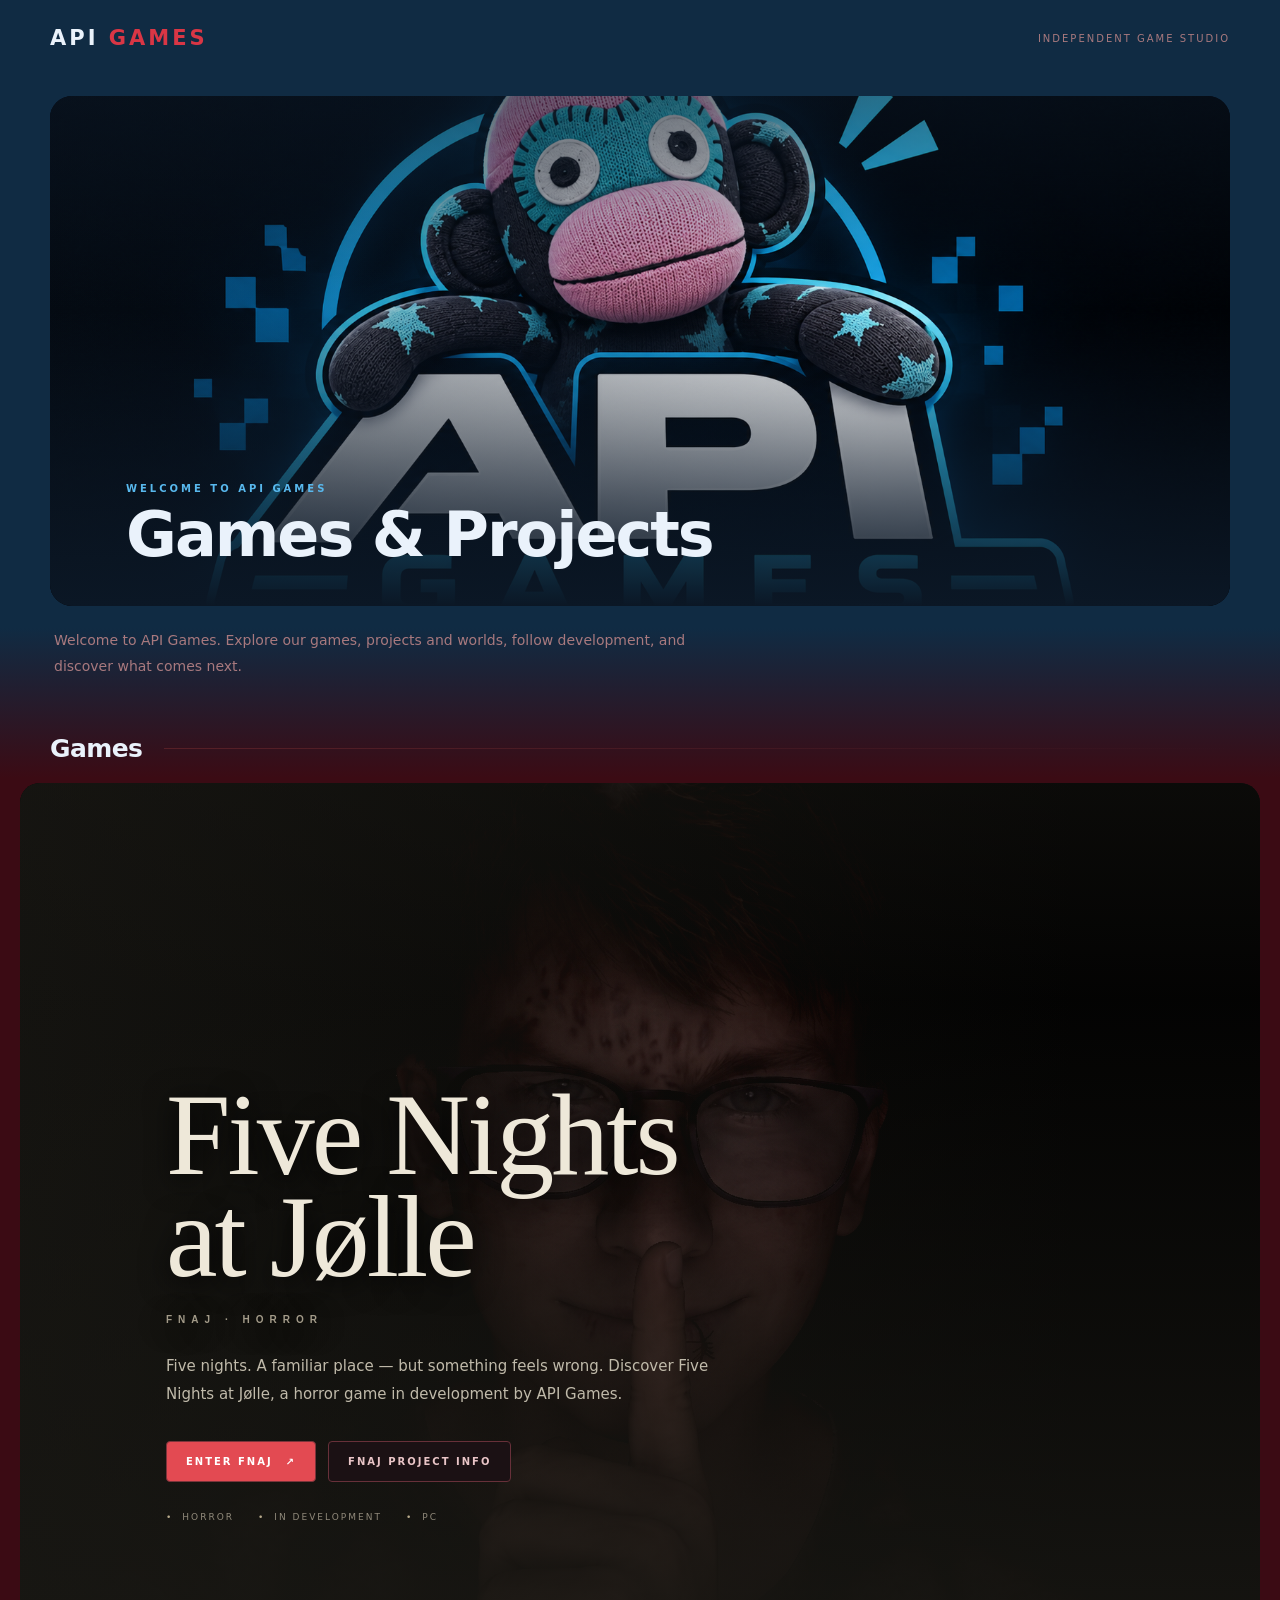
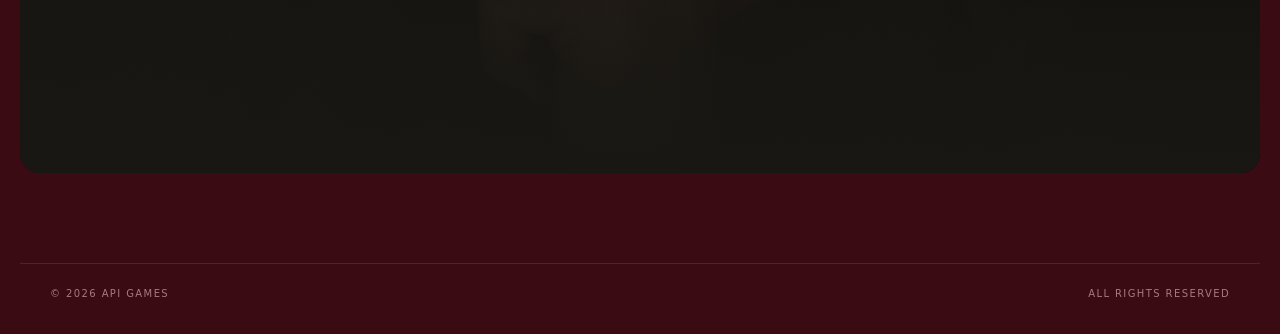
==== commit a009f7e0: "Remove Featured Game 01 label" ====
--- a/index.html
+++ b/index.html
@@ -54,7 +54,6 @@
 <section class="feature" id="fnaj">
 <div class="feature-bg" aria-hidden="true"></div>
 <div class="feature-content">
-<div class="stamp">FEATURED GAME · 01</div>
 <h2>Five Nights<br>at Jølle<small>FNAJ · HORROR</small></h2>
 <p class="feature-copy">Five nights. A familiar place — but something feels wrong. Discover Five Nights at Jølle, a horror game in development by API Games.</p>
 <div class="actions">
